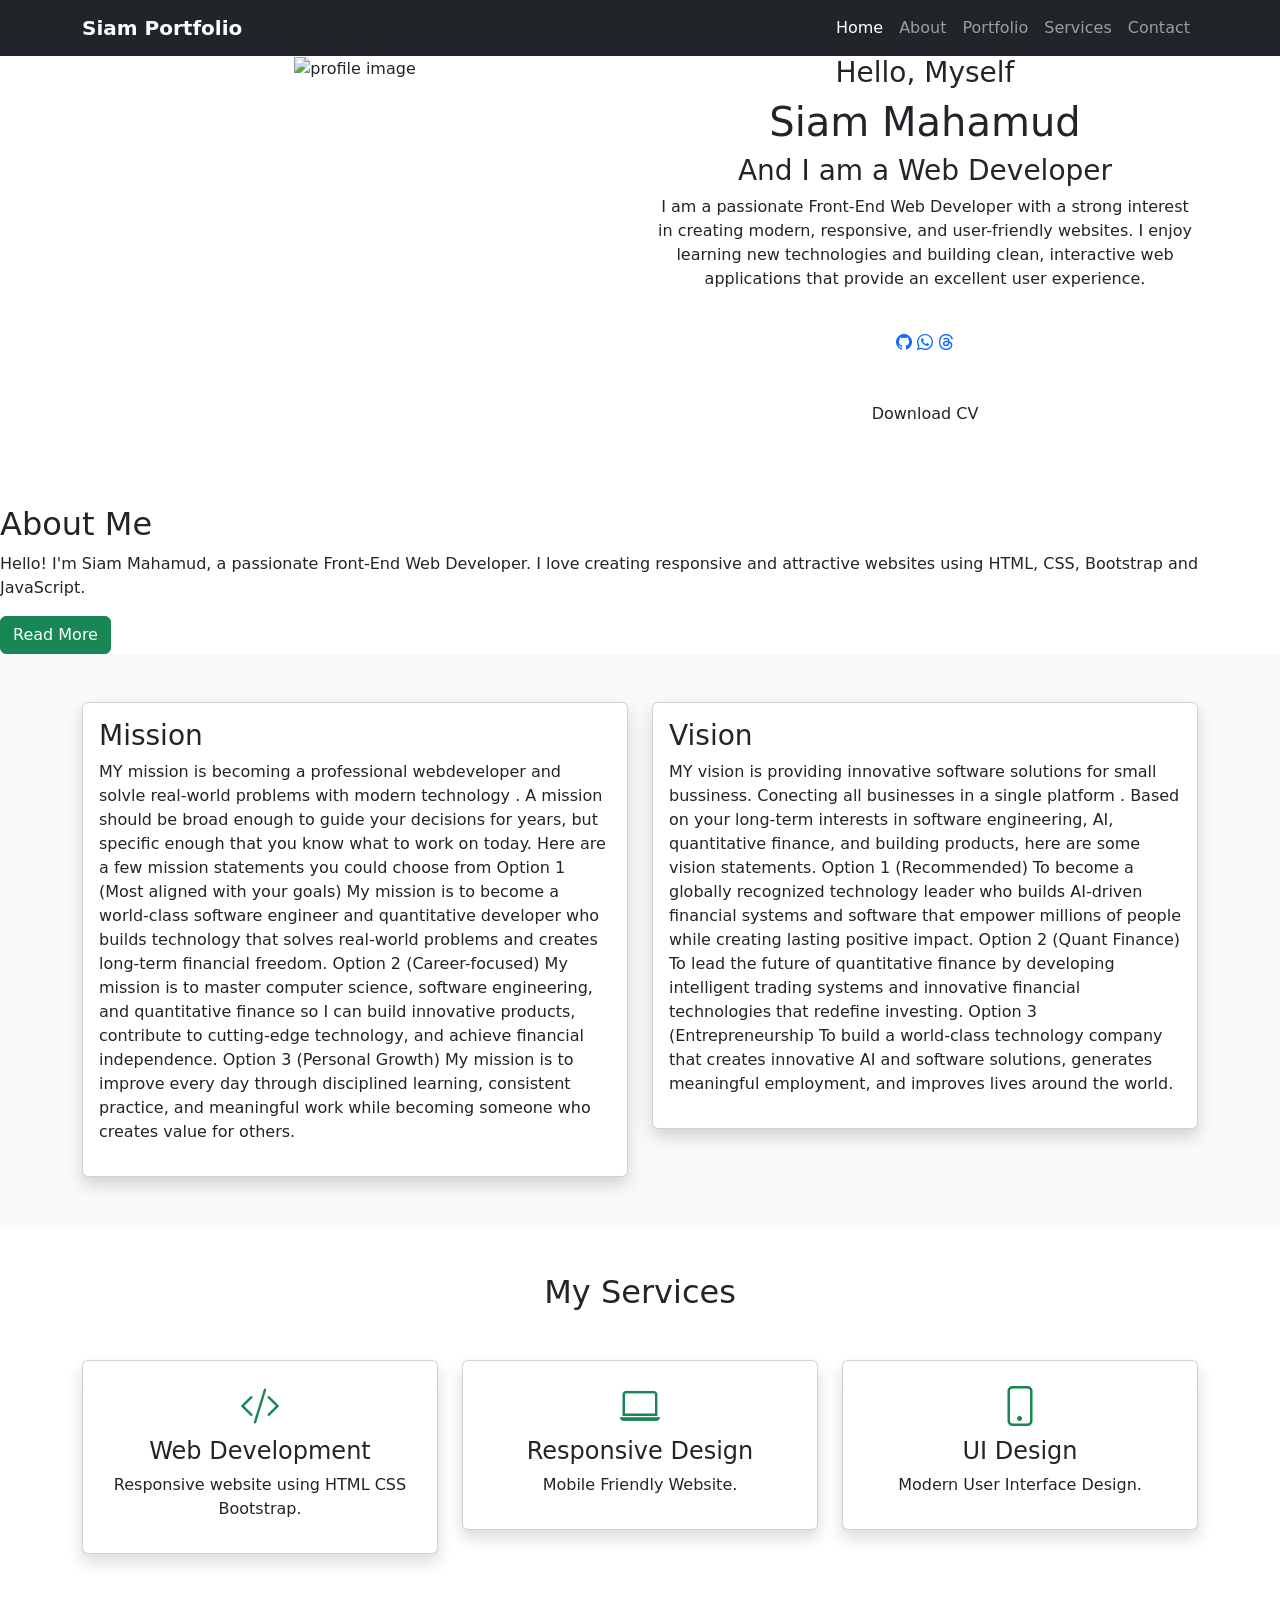
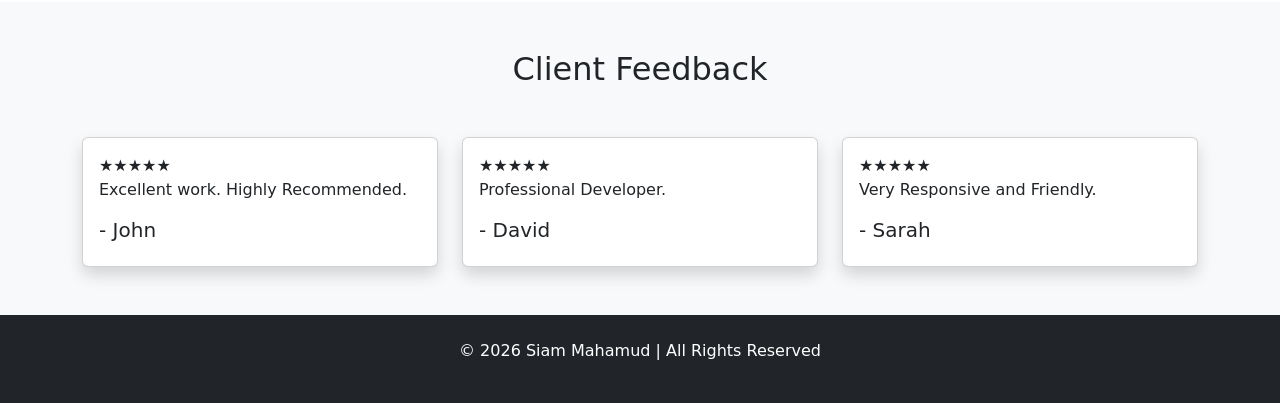
==== index.html @ 33f70f17 "Rename Index.html to index.html" ====
<!DOCTYPE html>
<html lang="en">
<head>
    <meta charset="UTF-8">
    <meta name="viewport" content="width=device-width, initial-scale=1.0">
    <title>Personal Portfolio</title>

    <!-- Bootstrap CSS -->
    <link href="https://cdn.jsdelivr.net/npm/bootstrap@5.3.7/dist/css/bootstrap.min.css" rel="stylesheet">

    <!-- Bootstrap Icons -->
    <link rel="stylesheet" href="https://cdn.jsdelivr.net/npm/bootstrap-icons@1.13.1/font/bootstrap-icons.min.css">

    <!-- Custom CSS -->
    <link rel="stylesheet" href="css/style.css">
</head>
<body>

<!-- Navbar -->
<nav class="navbar navbar-expand-lg navbar-dark bg-dark sticky-top">
    <div class="container">
        <a class="navbar-brand fw-bold" href="#">Siam Portfolio</a>

        <button class="navbar-toggler" data-bs-toggle="collapse" data-bs-target="#menu">
            <span class="navbar-toggler-icon"></span>
        </button>

        <div class="collapse navbar-collapse" id="menu">
            <ul class="navbar-nav ms-auto">

                <li class="nav-item">
                    <a class="nav-link active" href="index.html">Home</a>
                </li>

                <li class="nav-item">
                    <a class="nav-link" href="about.html">About</a>
                </li>

                <li class="nav-item">
                    <a class="nav-link" href="portfolio.html">Portfolio</a>
                </li>

                <li class="nav-item">
                    <a class="nav-link" href="service.html">Services</a>
                </li>

                <li class="nav-item">
                    <a class="nav-link" href="contact.html">Contact</a>
                </li>

            </ul>
        </div>
    </div>
</nav>

<!-- Carousel -->

<section class=" container">

<div class="row">

<div class="home-img col-md-6 text-center">
    <img src="image/image1.jpg" alt="profile image" >
</div>

<div class="home-content col-md-6 text-center">

    <h3>Hello, Myself</h3>
    <h1>Siam Mahamud</h1>
    <h3>
        And I am a <span class="ml-text"> Web Developer</span>
        
    </h3>
    <p>I am a passionate Front-End Web Developer with a strong interest in creating modern,
responsive, and user-friendly websites. I enjoy learning new technologies and
building clean, interactive web applications that provide an excellent user experience.</p><br>

    <p class="social-media">



        <a href="#"><i class="bi bi-github"></i></a>
        <a href="#"><i class="bi bi-whatsapp"></i></a>
        <a href="#"><i class="bi bi-threads"></i></a>
    </p><br>
    <a href="#" class="btn">Download CV</a>

</div>
</div>
<br><br><br>


</section>

<h2>About Me</h2>

<p>
Hello! I'm Siam Mahamud, a passionate Front-End Web Developer.
I love creating responsive and attractive websites using HTML,
CSS, Bootstrap and JavaScript.
</p>

<a href="about.html" class="btn btn-success">
Read More
</a>

</div>

</div>

</div>

</section>

<!-- Mission Vision -->

<section class="py-5 bg-light">

<div class="container">

<div class="row">

<div class="col-md-6">

<div class="card shadow">

<div class="card-body">

<h3>Mission</h3>

<p>
MY mission is becoming a professional webdeveloper and solvle
                             real-world problems with modern technology .
                             A mission should be broad enough to guide your decisions for years, 
                             but specific enough that you know what to work on today.

                            Here are a few mission statements you could choose from
                            Option 1 (Most aligned with your goals)
                            My mission is to become a world-class software engineer and quantitative 
                            developer who builds technology that solves real-world problems and creates 
                            long-term financial freedom.
                            Option 2 (Career-focused)
                            My mission is to master computer science, software engineering, and quantitative 
                            finance so I can build innovative products, contribute to cutting-edge 
                            technology, and achieve financial independence.
                            Option 3 (Personal Growth)
                            My mission is to improve every day through disciplined learning, 
                            consistent practice, and meaningful work while becoming someone who creates value for others.
</p>

</div>

</div>

</div>

<div class="col-md-6">

<div class="card shadow">

<div class="card-body">

<h3>Vision</h3>

<p>
MY vision is providing innovative software solutions for small bussiness.
                             Conecting all businesses in a single platform .
                             Based on your long-term interests in software engineering, AI, quantitative 
                             finance, and building products, here are some vision statements.

                            Option 1 (Recommended)
                            To become a globally recognized technology leader who builds AI-driven financial 
                            systems and software that empower millions of people while creating lasting positive impact.
                            Option 2 (Quant Finance)
                            To lead the future of quantitative finance by developing intelligent 
                            trading systems and innovative financial technologies that redefine investing.
                            Option 3 (Entrepreneurship
                            To build a world-class technology company that creates 
                            innovative AI and software solutions, generates meaningful employment, and improves lives around the world.
</p>

</div>

</div>

</div>

</div>

</div>

</section>

<!-- Services -->

<section class="py-5">

<div class="container">

<h2 class="text-center mb-5">
My Services
</h2>

<div class="row g-4">

<div class="col-md-4">

<div class="card text-center shadow">

<div class="card-body">

<i class="bi bi-code-slash fs-1 text-success"></i>

<h4>Web Development</h4>

<p>Responsive website using HTML CSS Bootstrap.</p>

</div>

</div>

</div>

<div class="col-md-4">

<div class="card text-center shadow">

<div class="card-body">

<i class="bi bi-laptop fs-1 text-success"></i>

<h4>Responsive Design</h4>

<p>Mobile Friendly Website.</p>

</div>

</div>

</div>

<div class="col-md-4">

<div class="card text-center shadow">

<div class="card-body">

<i class="bi bi-phone fs-1 text-success"></i>

<h4>UI Design</h4>

<p>Modern User Interface Design.</p>

</div>

</div>

</div>

</div>

</div>

</section>

<!-- Client Feedback -->

<section class="py-5 bg-light">

<div class="container">

<h2 class="text-center mb-5">
Client Feedback
</h2>

<div class="row">

<div class="col-md-4">

<div class="card shadow">

<div class="card-body">

★★★★★

<p>
Excellent work. Highly Recommended.
</p>

<h5>- John</h5>

</div>

</div>

</div>

<div class="col-md-4">

<div class="card shadow">

<div class="card-body">

★★★★★

<p>
Professional Developer.
</p>

<h5>- David</h5>

</div>

</div>

</div>

<div class="col-md-4">

<div class="card shadow">

<div class="card-body">

★★★★★

<p>
Very Responsive and Friendly.
</p>

<h5>- Sarah</h5>

</div>

</div>

</div>

</div>

</div>

</section>

<!-- Footer -->

<footer class="bg-dark text-white text-center p-4">

<p>
© 2026 Siam Mahamud | All Rights Reserved
</p>

</footer>

<!-- Bootstrap JS -->

<script src="https://cdn.jsdelivr.net/npm/bootstrap@5.3.7/dist/js/bootstrap.bundle.min.js"></script>

</body>
</html>
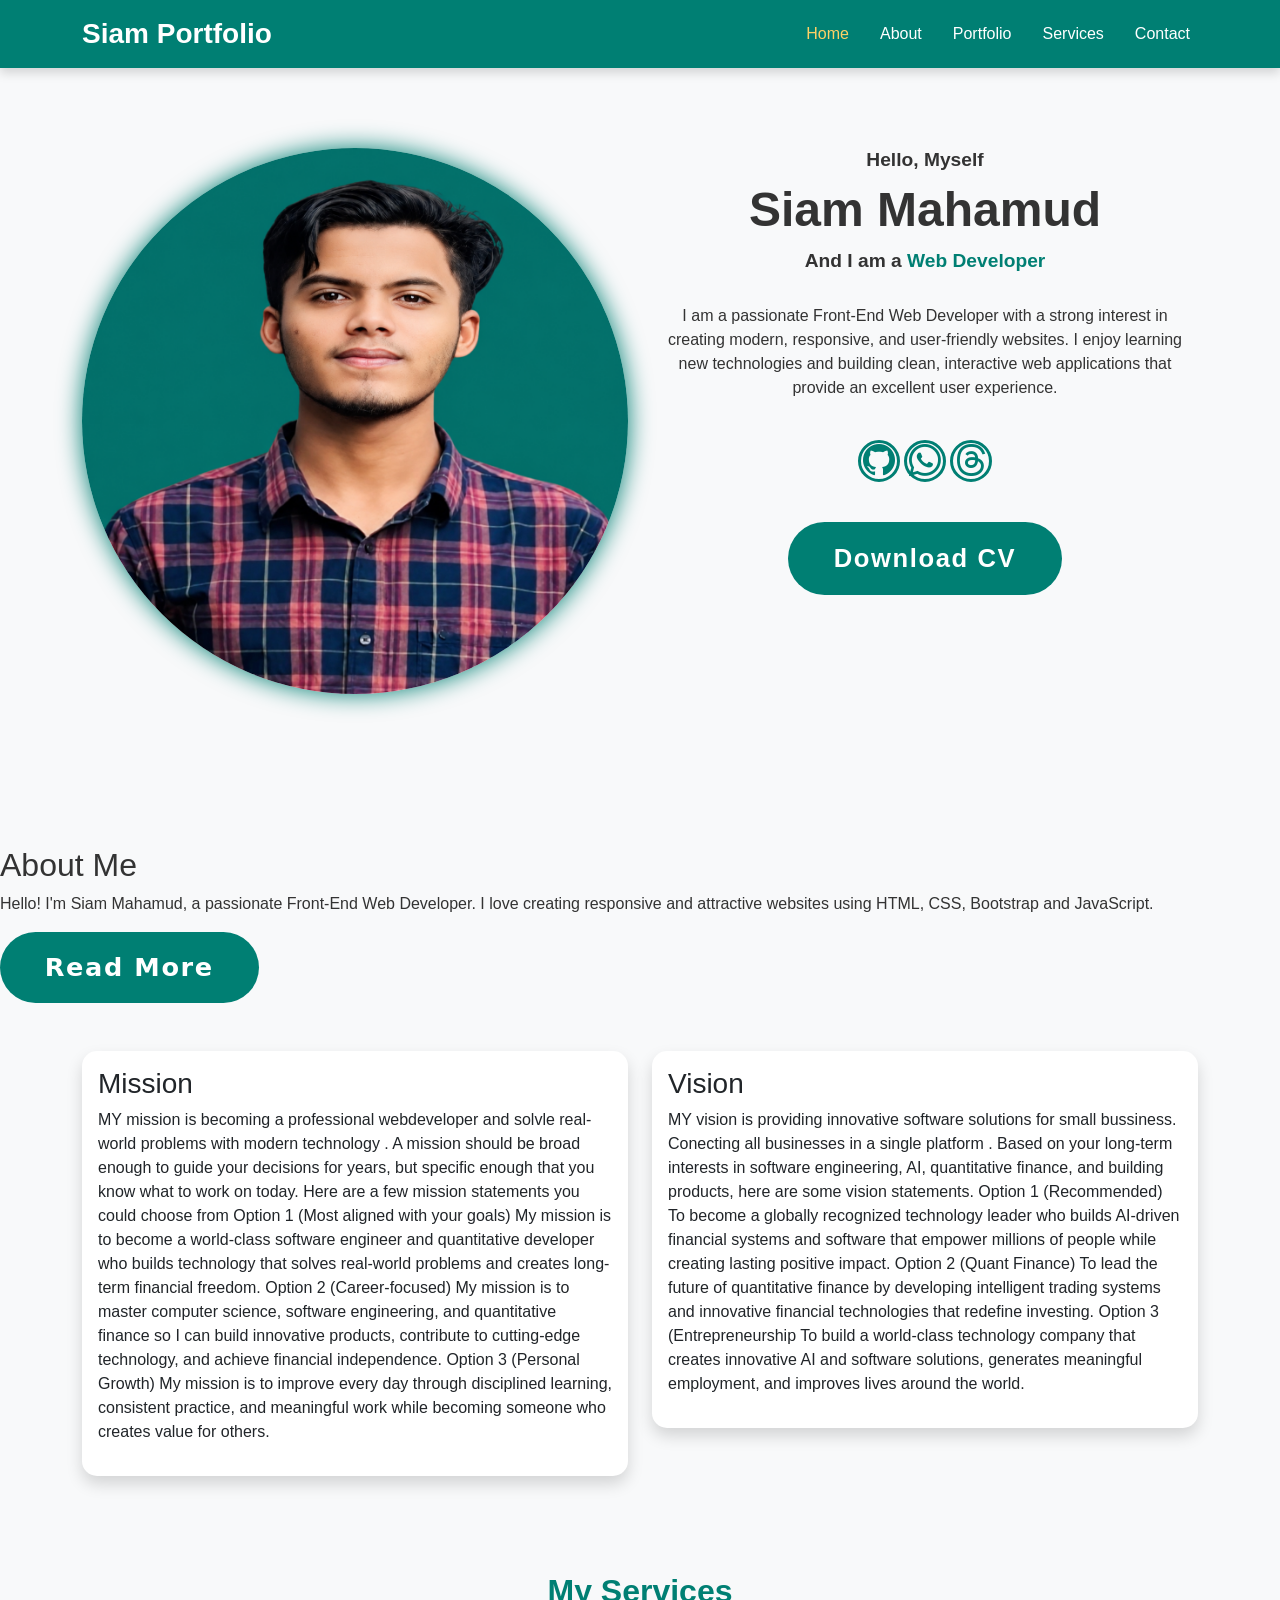
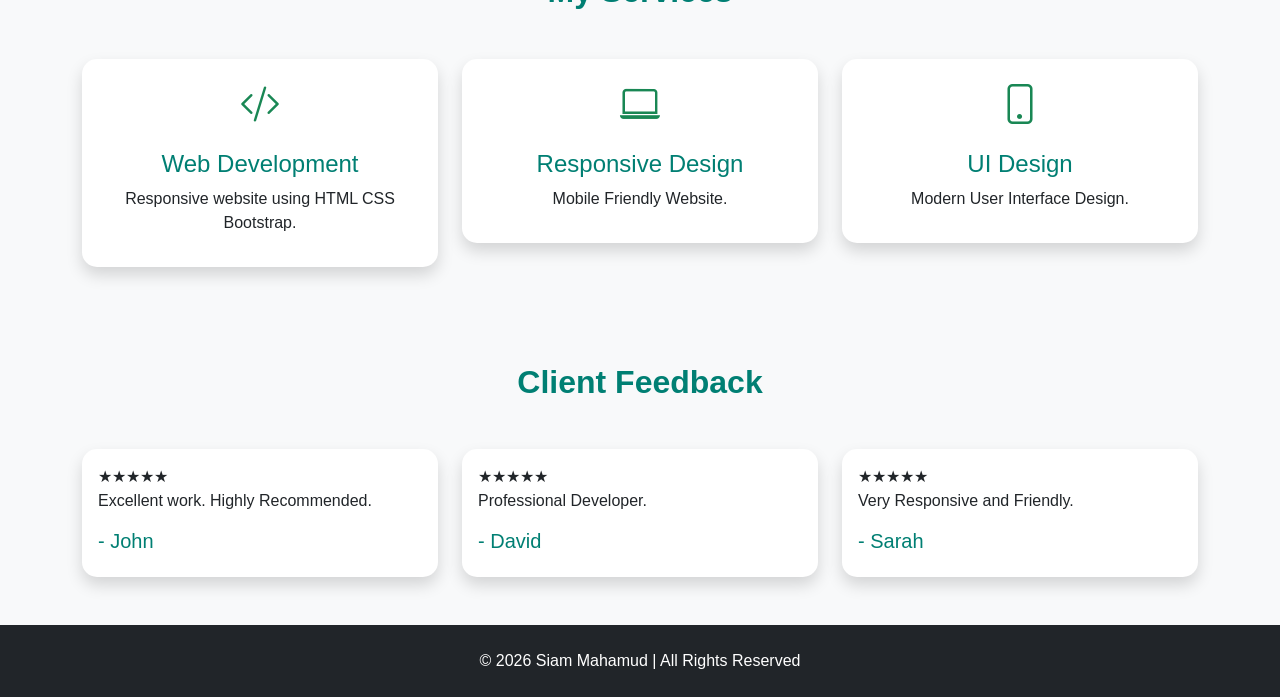
==== commit 31b5aac7: "Update index.html" ====
--- a/index.html
+++ b/index.html
@@ -12,7 +12,7 @@
     <link rel="stylesheet" href="https://cdn.jsdelivr.net/npm/bootstrap-icons@1.13.1/font/bootstrap-icons.min.css">
 
     <!-- Custom CSS -->
-    <link rel="stylesheet" href="css/style.css">
+    <link rel="stylesheet" href="Css/style.css">
 </head>
 <body>
 
@@ -60,7 +60,7 @@
 <div class="row">
 
 <div class="home-img col-md-6 text-center">
-    <img src="image/image1.jpg" alt="profile image" >
+    <img src="Image/image1.jpg" alt="profile image" >
 </div>
 
 <div class="home-content col-md-6 text-center">
--- a/Css/style.css
+++ b/Css/style.css
@@ -0,0 +1,289 @@
+
+
+
+*{
+    margin:0;
+    padding:0;
+    box-sizing:border-box;
+    font-family:'Poppins',sans-serif;
+}
+
+html{
+
+    scroll-behavior: smooth;
+}
+
+body{
+    background:#f8f9fa;
+    color:#333;
+;
+}
+
+                         /* NAVBAR */
+
+.navbar{
+    background:#007f73 !important;
+    box-shadow:0 5px 10px rgba(0,0,0,.15);
+}
+
+.navbar-brand{
+    font-size:28px;
+    font-weight:700;
+}
+
+.nav-link{
+    color:#fff !important;
+    margin-left:15px;
+    transition:.4s;
+}
+
+.nav-link:hover,
+.nav-link.active{
+    color:#ffd166 !important;
+}
+
+:root{
+    --bg-color:#fff;
+    ---snd-coloe:#d5fdf9;
+    --text-color:#000;
+    --main-color:#007f73;
+
+
+}
+
+.home-img img{
+    width:50vw;
+    border-radius: 100%;
+    box-shadow: 0 0 25px var(--main-color);
+    cursor: pointer;
+    animation-name: floatImage;
+    animation-duration: 4s;
+    animation-iteration-count: infinite;
+    animation-timing-function: ease-in-out;
+    transition: 0.4s ease;
+}
+.home-img img:hover{
+    box-shadow: 0 0 25px var(--main-color),
+                0 0 35px var(--main-color),  
+                0 0 45px var(--main-color);
+}
+
+@keyframes floatImage {
+    0%{
+        transform: translateY(0);
+    }
+    50%{
+        transform: translateY(-2.4rem);
+    }
+    100%{
+        transform: translateY(0);
+    }
+    
+}
+.home-content{
+    margin-left:  0rem;
+
+}
+.home-content h3{
+
+font-size: 1.2rem;
+font-weight: 700;
+
+}
+.home-content h3:nth-of-type(2){
+    margin-bottom: 2rem;
+}
+
+
+span{
+    color: var(--main-color);
+}
+.home-content h1{
+
+    font-size: 3rem;
+font-weight: 700;
+  line-height: 1.3;
+
+
+}
+.home-content p{
+    font-size: 1rem;
+}
+.social-media a{
+    display: inline-flex;
+    justify-content: center;
+    align-items: center;
+    width: 42px;
+    height: 42px;
+    background: transparent;
+    border: 0.2rem solid var(--main-color);
+    border-radius: 50%;
+    font-size: 2rem;
+    color: var(--main-color);
+    margin: 3rem 1.5rem, 3rem 0;
+    transition: 0.3s ease;
+}
+.social-media a:hover{
+    transform: scale(1.2) translateY(-10px);
+    background-color: var(--main-color);
+    color: var(--main-color);
+    box-shadow: 0 0 25px var(--main-color);
+}
+.btn{
+display: inline-block;
+padding: 1rem 2.8rem;
+background: var(--main-color);
+border-radius: 4rem;
+box-shadow: none;
+font-size: 1.6rem;
+color: var(--bg-color);
+letter-spacing: 0.1rem;
+font-weight: 600;
+transition: 0.3s ease;
+
+
+}
+
+.btn:hover{
+
+    box-shadow: 0 0 1.6rem;
+}
+
+
+.carousel-item img{
+    height:600px;
+    object-fit:cover;
+}
+
+.carousel-item::before{
+    content:'';
+    position:absolute;
+    width:100%;
+    height:100%;
+    background:rgba(0,0,0,.45);
+    top:0;
+    left:0;
+}
+                             /* ABOUT */
+
+section{
+    padding:80px 0;
+}
+
+section h2{
+    color:#007f73;
+    font-weight:700;
+    margin-bottom:25px;
+}
+.about img{
+    border-radius: 50%;
+
+    transition:.5s;
+}
+
+.about img:hover{
+    transform:scale(1.05);
+}
+
+
+
+.btn-success{
+    background:#007f73;
+    border:none;
+}
+
+.btn-success:hover{
+    background:#005f56;
+    transform:translateY(-3px);
+}
+
+
+.card{
+    border:none;
+    border-radius:15px;
+    transition:.4s;
+}
+
+.card:hover{
+    transform:translateY(-10px);
+    box-shadow:0 20px 40px rgba(0,0,0,.15);
+}
+
+.card i{
+    color:#007f73;
+}
+
+
+.card h4{
+    margin-top:15px;
+    color:#007f73;
+}
+
+
+.card h5{
+    color:#007f73;
+}
+
+
+
+footer{
+    background:#007f73;
+}
+
+footer p{
+    margin:0;
+    color:#fff;
+}
+
+
+img{
+    max-width:100%;
+}
+
+#map{
+    justify-content: center;
+    text-align: center;
+}
+
+@media(max-width:992px){
+
+.carousel-item img{
+height:450px;
+}
+
+}
+
+@media(max-width:768px){
+
+.carousel-item img{
+height:300px;
+}
+
+.navbar-brand{
+font-size:22px;
+}
+
+section{
+padding:60px 0;
+}
+
+h2{
+font-size:30px;
+}
+
+}
+
+@media(max-width:576px){
+
+.carousel-item img{
+height:230px;
+}
+
+.card{
+margin-bottom:20px;
+}
+
+}
+.home-row{
+    display: flex;
+}
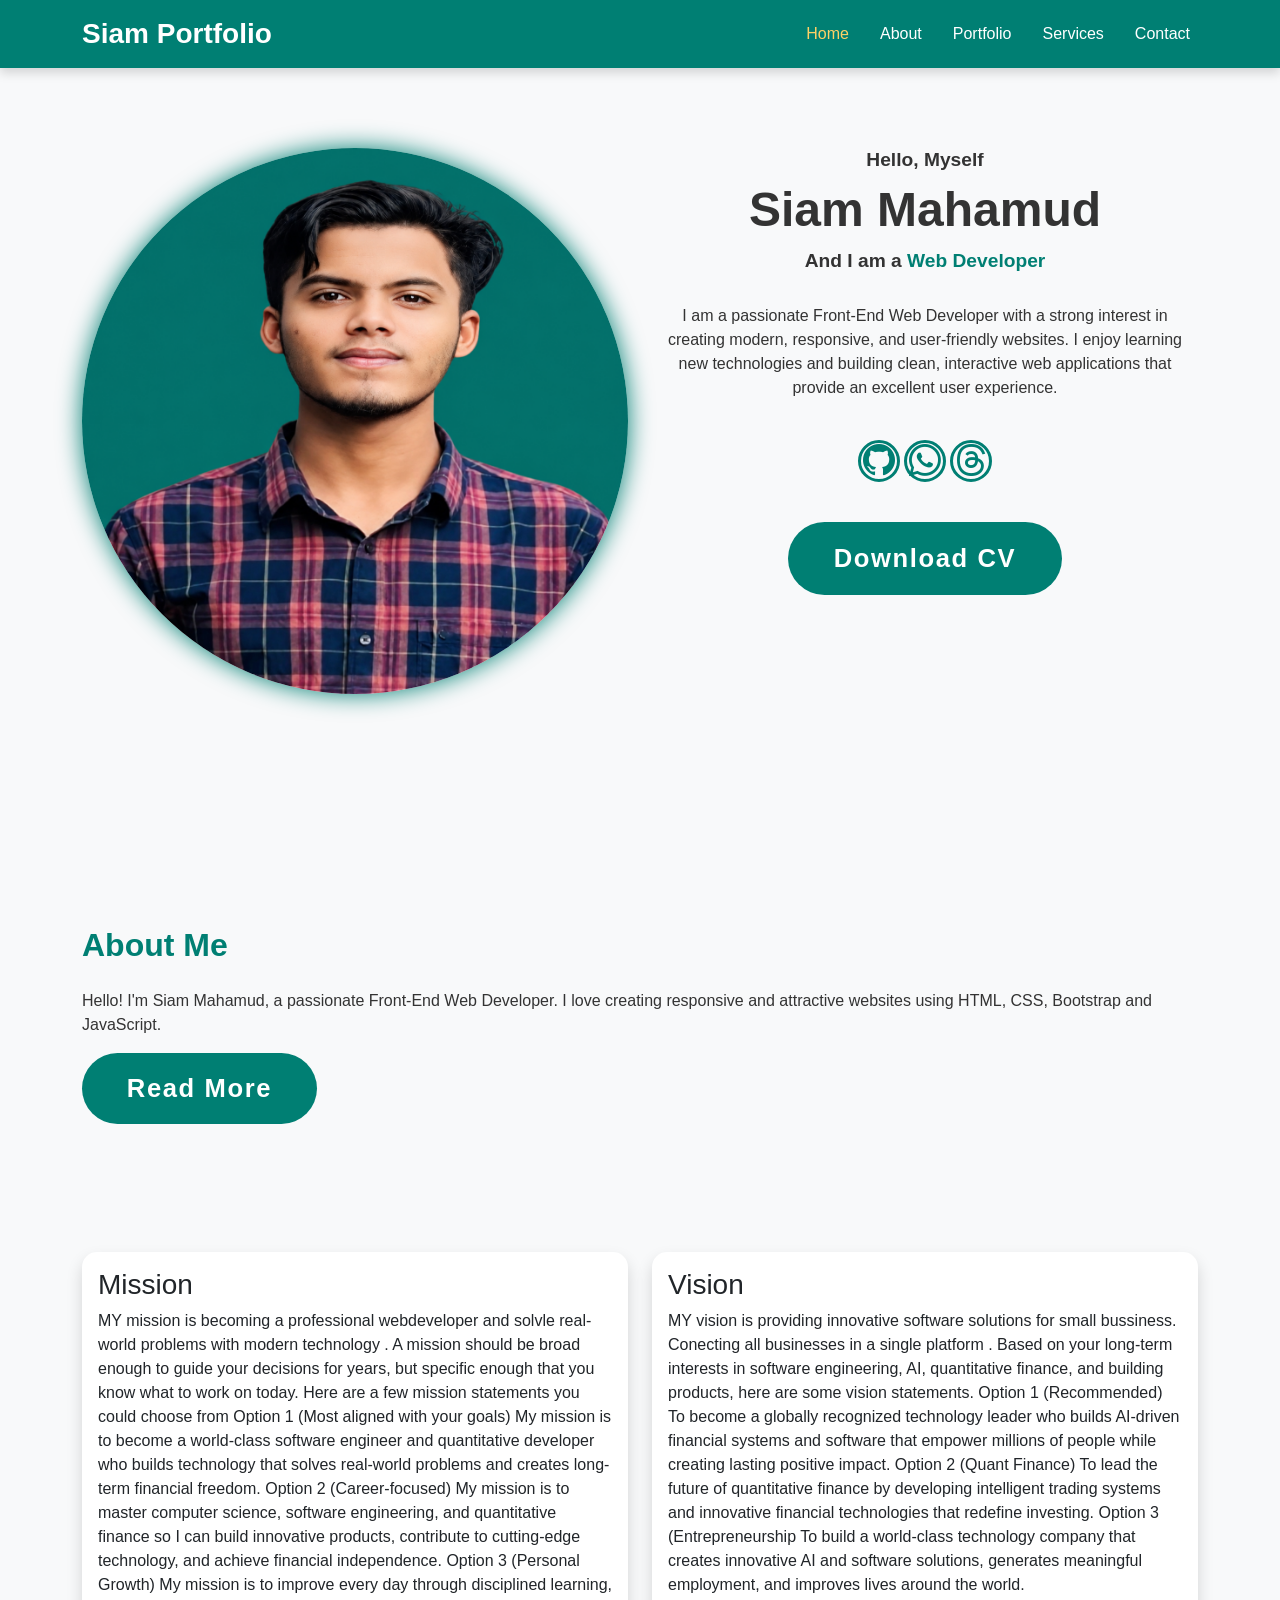
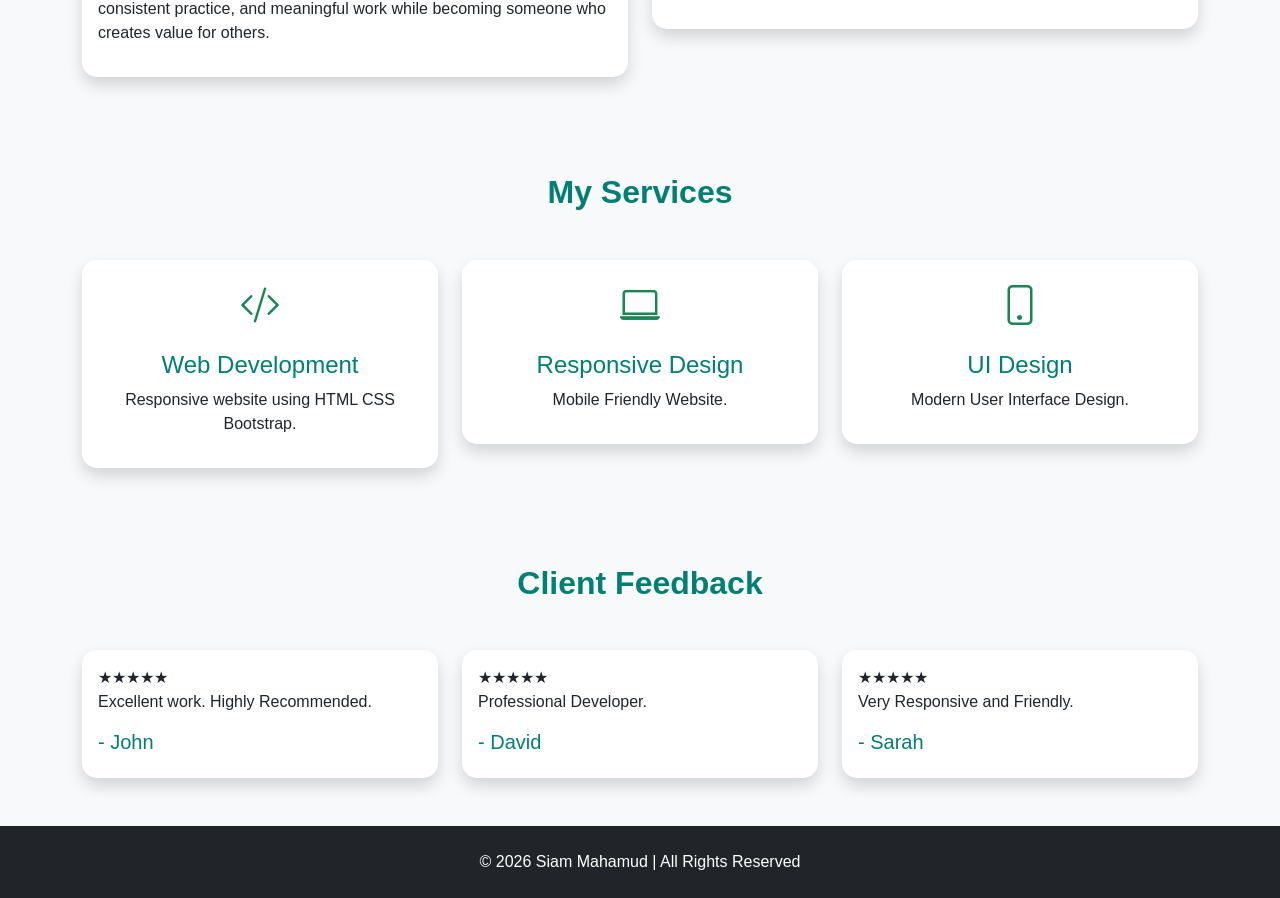
==== commit 81221658: "Update index.html" ====
--- a/index.html
+++ b/index.html
@@ -92,7 +92,19 @@
 
 </section>
 
-<h2>About Me</h2>
+
+
+</div>
+
+</div>
+
+</div>
+
+</section>
+
+    <section class="container">
+    <div class="col-md-12">
+        <h2>About Me</h2>
 
 <p>
 Hello! I'm Siam Mahamud, a passionate Front-End Web Developer.
@@ -104,12 +116,7 @@
 Read More
 </a>
 
-</div>
-
-</div>
-
-</div>
-
+    </div>
 </section>
 
 <!-- Mission Vision -->
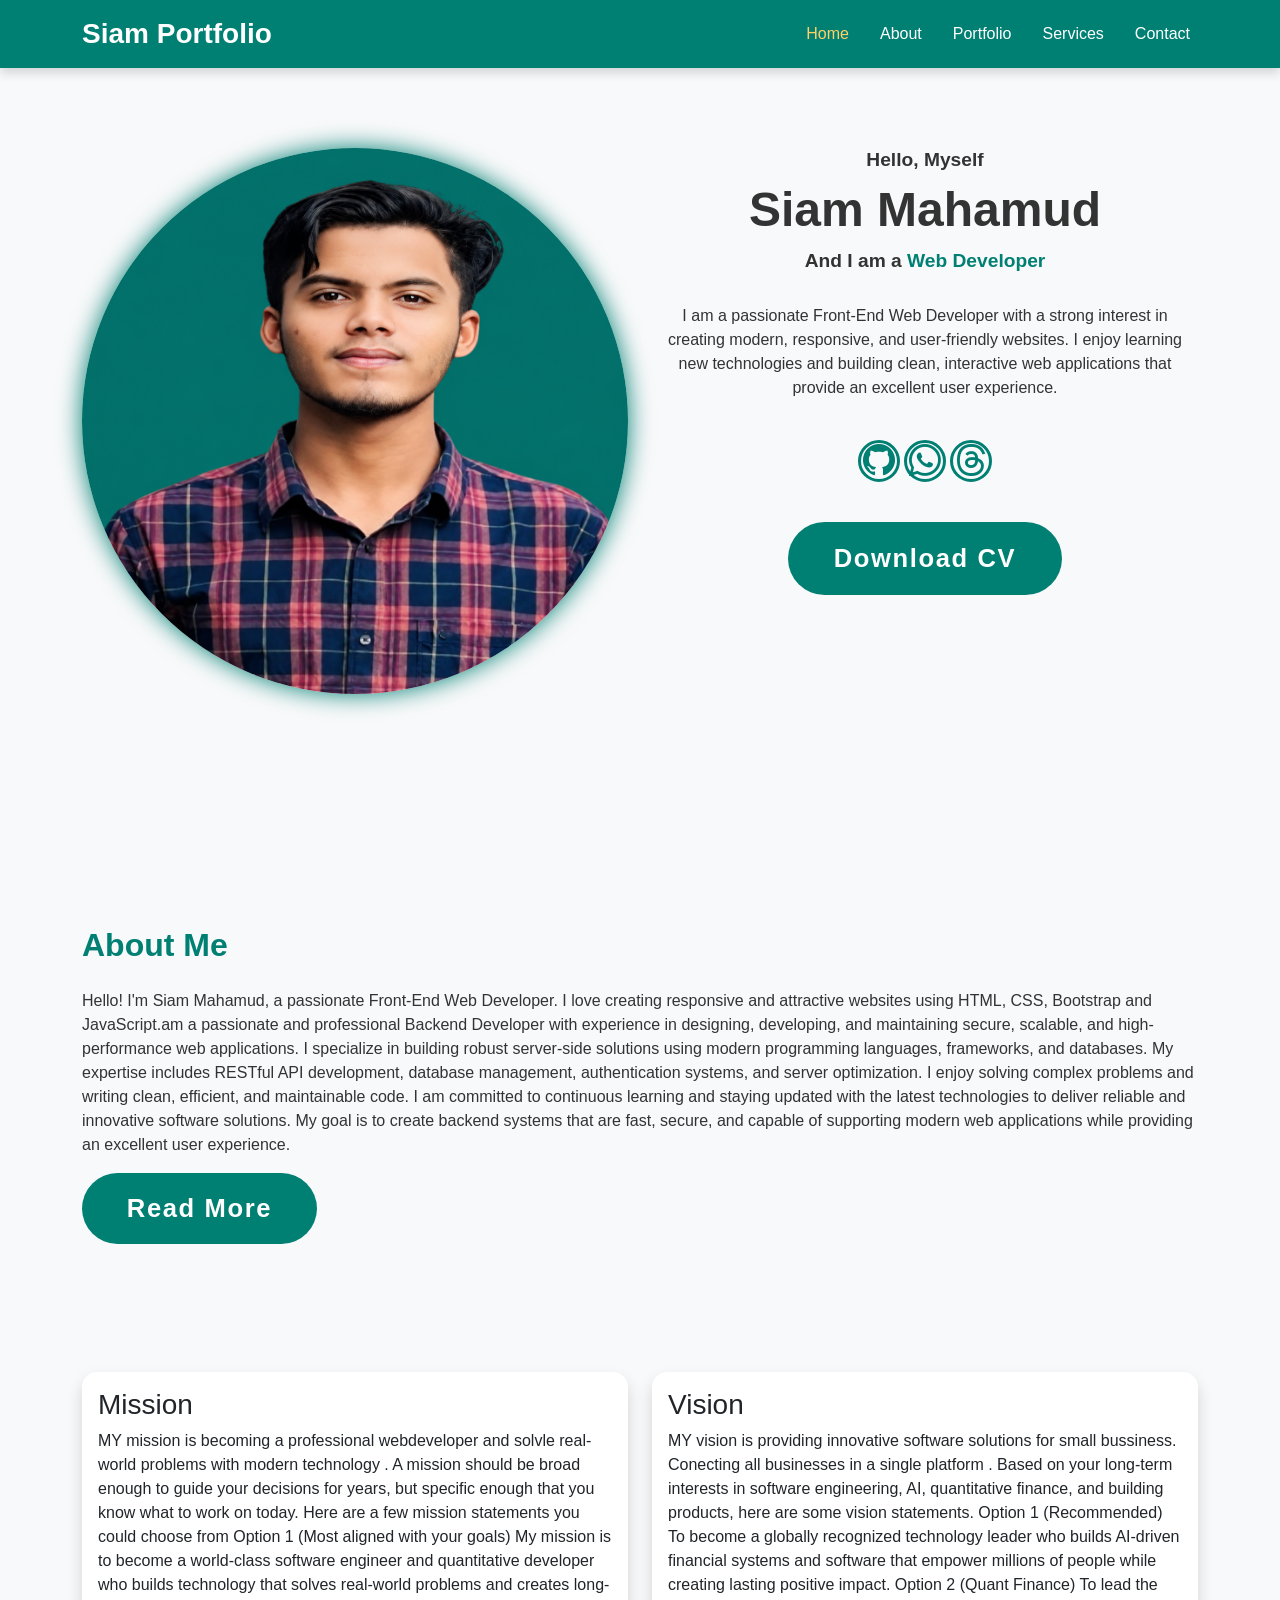
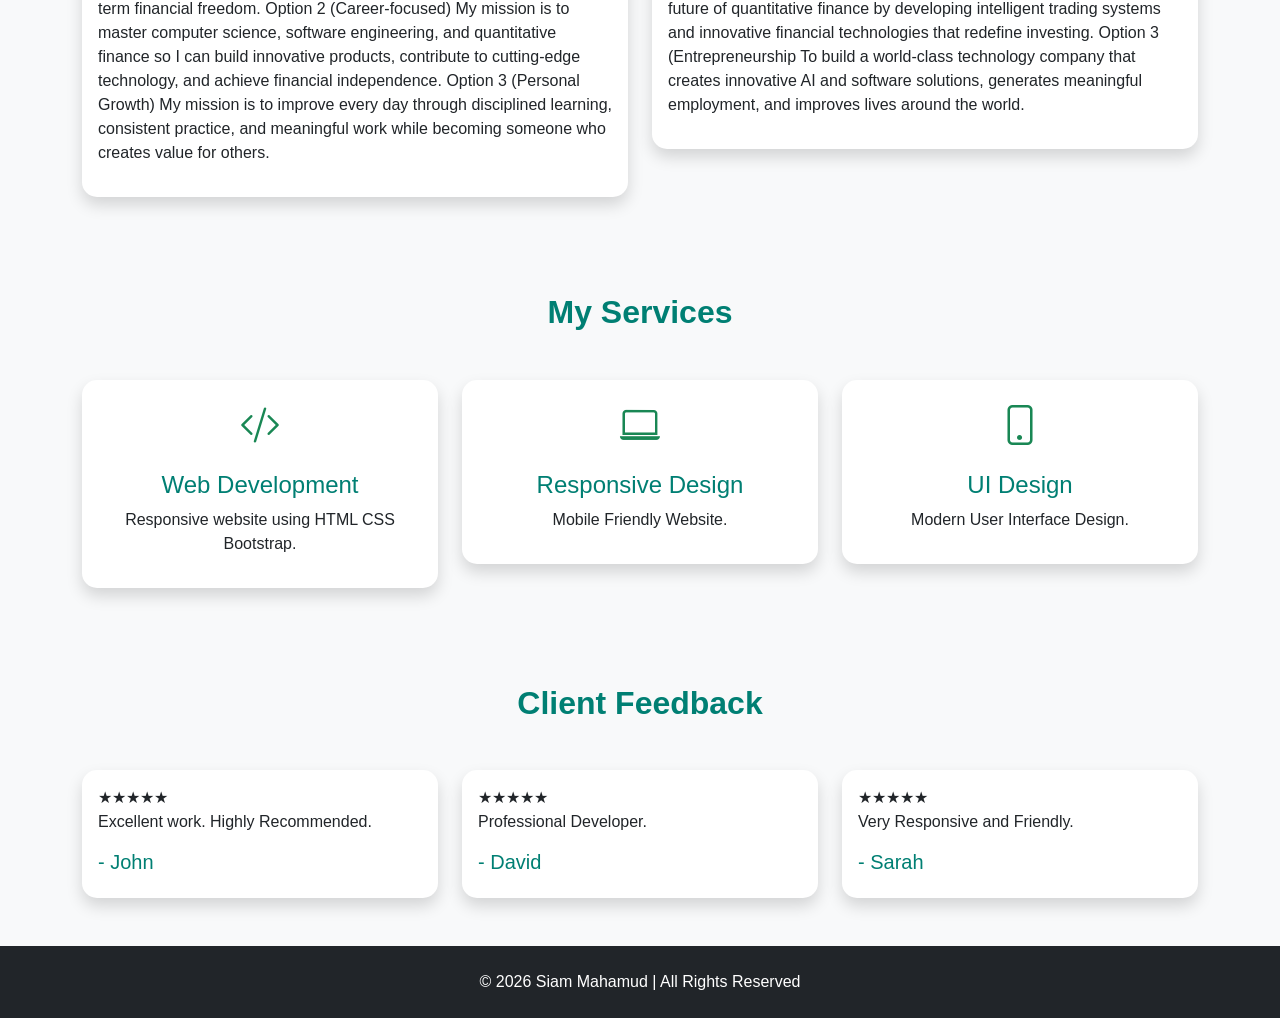
==== commit b36d9f39: "Update index.html" ====
--- a/index.html
+++ b/index.html
@@ -109,7 +109,7 @@
 <p>
 Hello! I'm Siam Mahamud, a passionate Front-End Web Developer.
 I love creating responsive and attractive websites using HTML,
-CSS, Bootstrap and JavaScript.
+CSS, Bootstrap and JavaScript.am a passionate and professional Backend Developer with experience in designing, developing, and maintaining secure, scalable, and high-performance web applications. I specialize in building robust server-side solutions using modern programming languages, frameworks, and databases. My expertise includes RESTful API development, database management, authentication systems, and server optimization. I enjoy solving complex problems and writing clean, efficient, and maintainable code. I am committed to continuous learning and staying updated with the latest technologies to deliver reliable and innovative software solutions. My goal is to create backend systems that are fast, secure, and capable of supporting modern web applications while providing an excellent user experience.
 </p>
 
 <a href="about.html" class="btn btn-success">
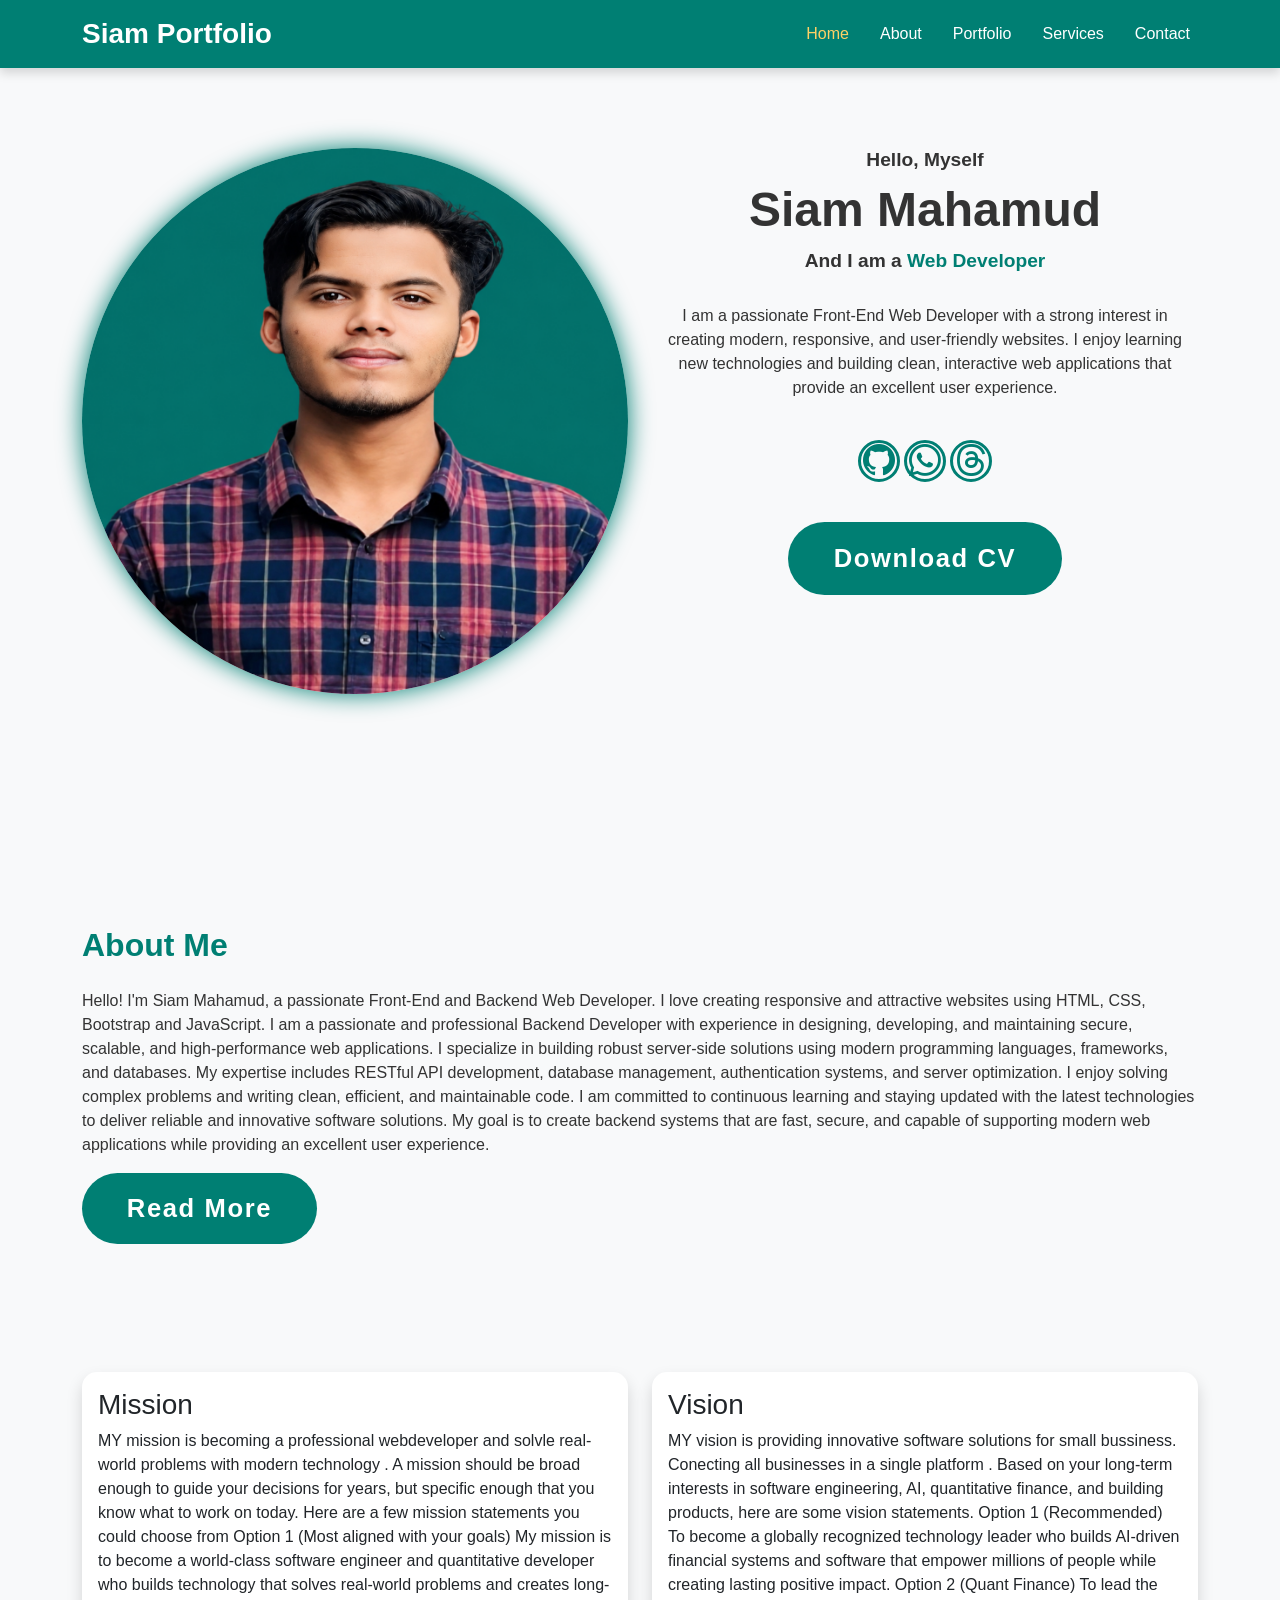
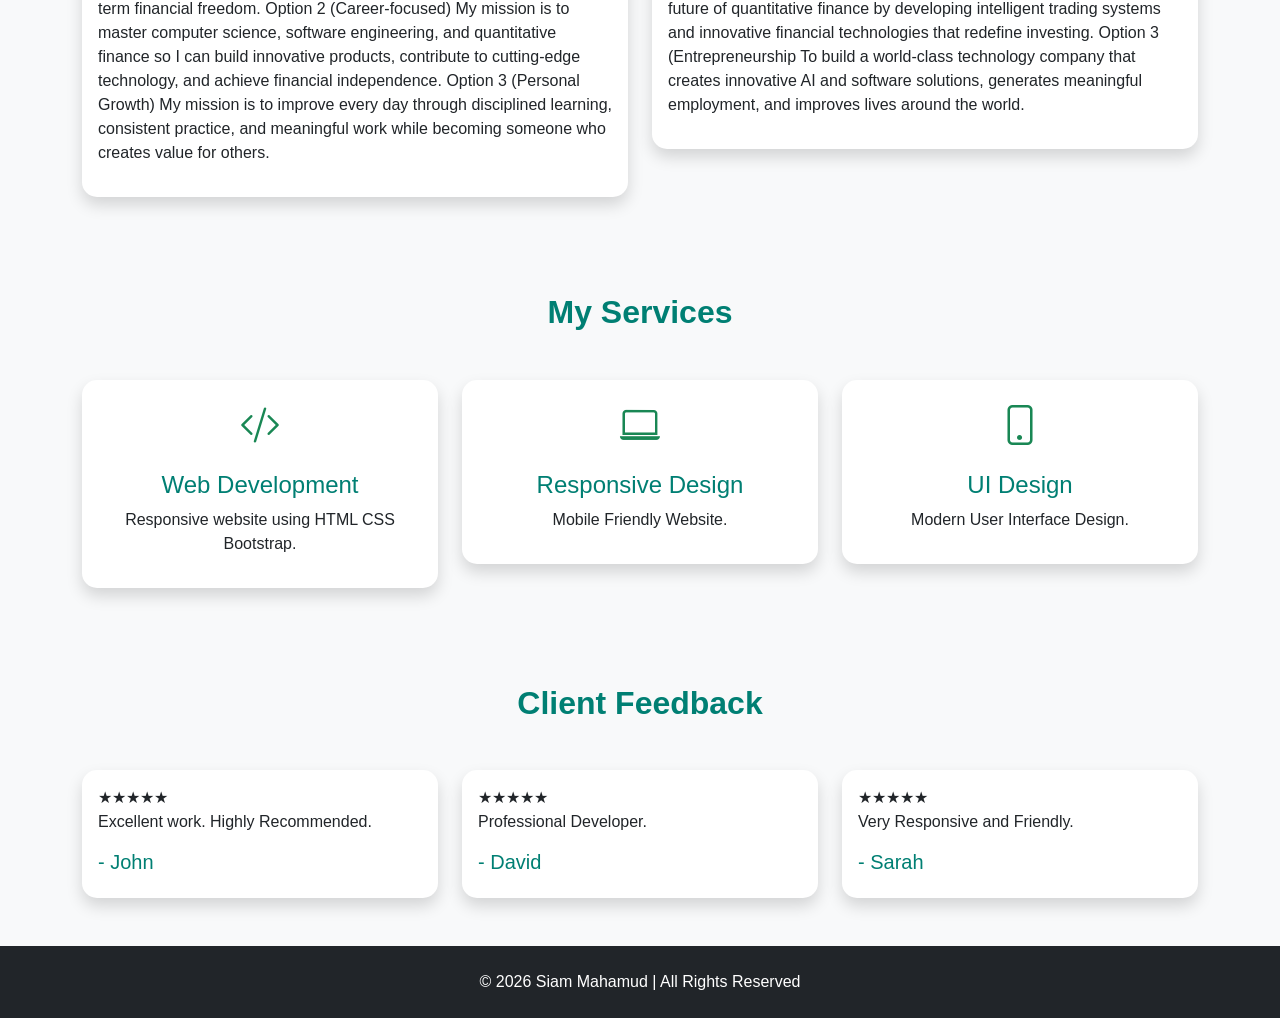
==== commit a69ae5af: "Update index.html" ====
--- a/index.html
+++ b/index.html
@@ -107,9 +107,9 @@
         <h2>About Me</h2>
 
 <p>
-Hello! I'm Siam Mahamud, a passionate Front-End Web Developer.
+Hello! I'm Siam Mahamud, a passionate Front-End  and Backend  Web Developer.
 I love creating responsive and attractive websites using HTML,
-CSS, Bootstrap and JavaScript.am a passionate and professional Backend Developer with experience in designing, developing, and maintaining secure, scalable, and high-performance web applications. I specialize in building robust server-side solutions using modern programming languages, frameworks, and databases. My expertise includes RESTful API development, database management, authentication systems, and server optimization. I enjoy solving complex problems and writing clean, efficient, and maintainable code. I am committed to continuous learning and staying updated with the latest technologies to deliver reliable and innovative software solutions. My goal is to create backend systems that are fast, secure, and capable of supporting modern web applications while providing an excellent user experience.
+CSS, Bootstrap and JavaScript. I am a passionate and professional Backend Developer with experience in designing, developing, and maintaining secure, scalable, and high-performance web applications. I specialize in building robust server-side solutions using modern programming languages, frameworks, and databases. My expertise includes RESTful API development, database management, authentication systems, and server optimization. I enjoy solving complex problems and writing clean, efficient, and maintainable code. I am committed to continuous learning and staying updated with the latest technologies to deliver reliable and innovative software solutions. My goal is to create backend systems that are fast, secure, and capable of supporting modern web applications while providing an excellent user experience.
 </p>
 
 <a href="about.html" class="btn btn-success">
